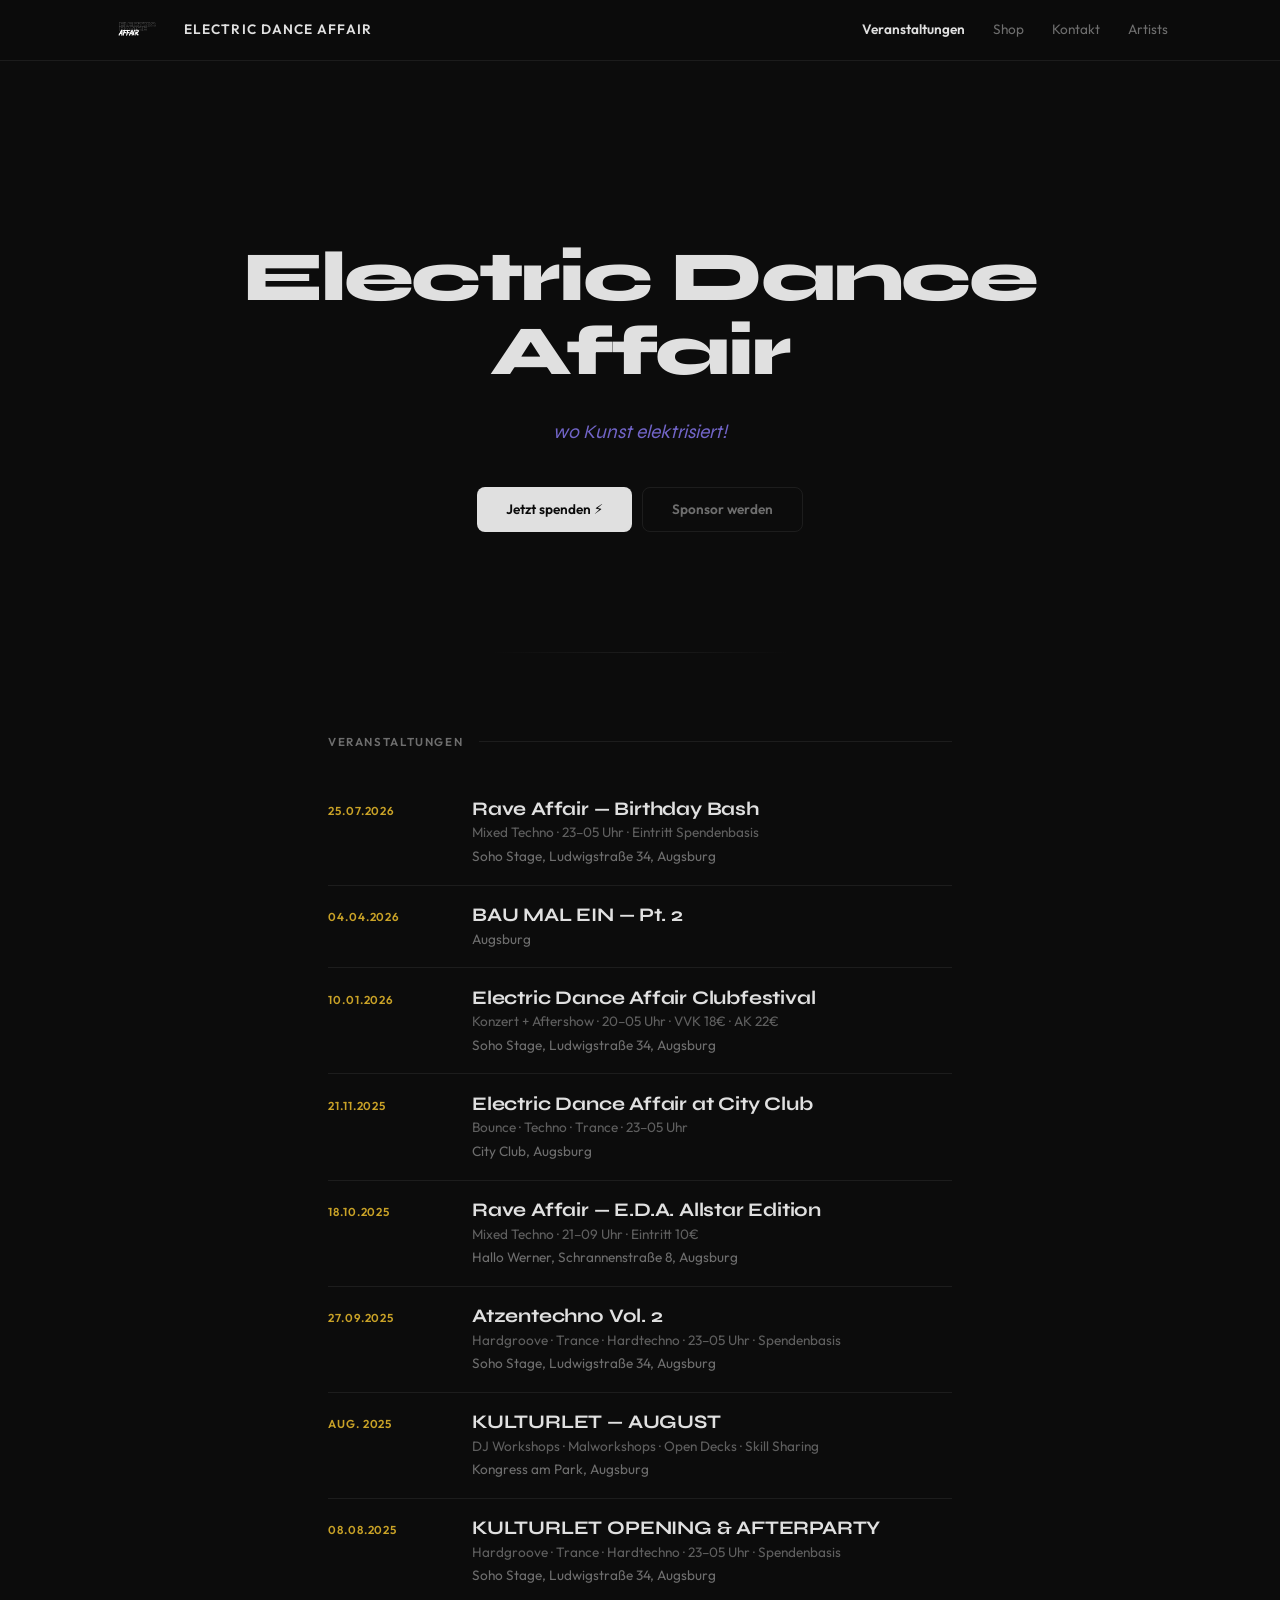
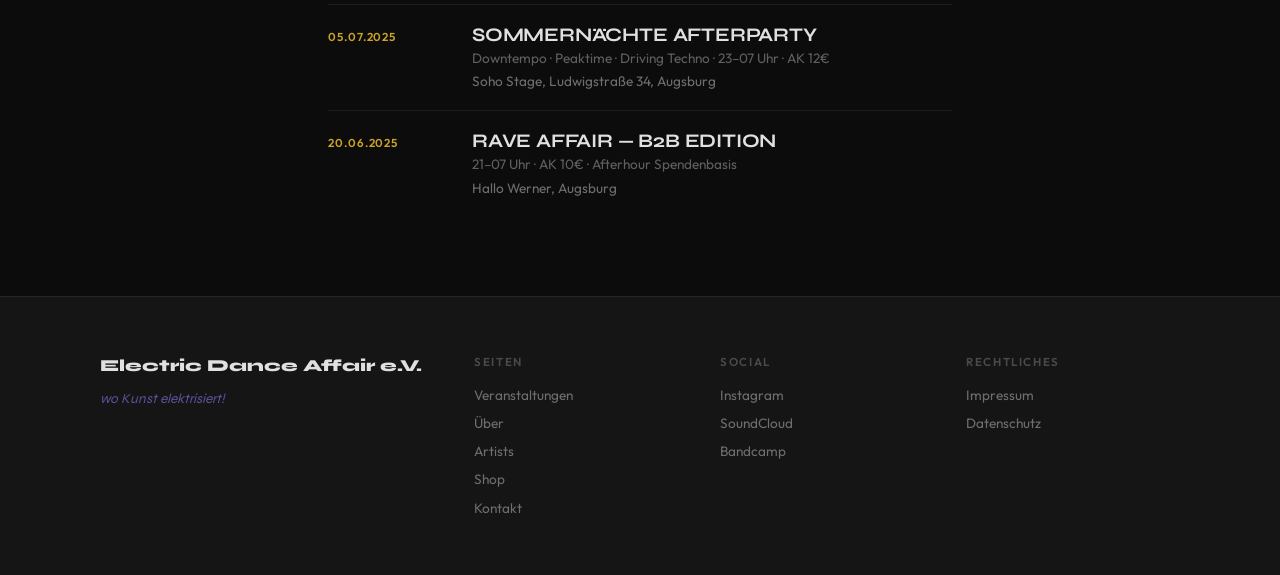
==== eda-website/index.html @ 90315273 "Add EDA website with event details, sponsoring modal, and updated styling - All events updated with " ====
<!DOCTYPE html>
<html lang="de">
<head>
  <meta charset="UTF-8">
  <meta name="viewport" content="width=device-width, initial-scale=1.0">
  <title>Electric Dance Affair e.V. — wo Kunst elektrisiert!</title>
  <meta name="description" content="Electric Dance Affair e.V. — eine pulsierende Community, die Kunst, Musik und Performance auf einzigartige Weise verbindet. Augsburg.">
  <link rel="stylesheet" href="css/style.css">
</head>
<body>
  <div class="site-wrapper">

    <header class="site-header">
      <div class="inner">
        <a href="index.html" class="site-brand">
          <img src="images/logo.png" alt="Electric Dance Affair Logo">
          <span>Electric Dance Affair</span>
        </a>
        <button class="nav-toggle" aria-label="Menü" onclick="document.querySelector('.site-nav').classList.toggle('open')">&#9776;</button>
        <nav>
          <ul class="site-nav">
            <li><a href="index.html" class="active">Veranstaltungen</a></li>
            <li><a href="https://electricdanceaffair.bandcamp.com/" target="_blank" rel="noopener">Shop</a></li>
            <li><a href="kontakt.html">Kontakt</a></li>
            <li><a href="artists.html">Artists</a></li>
          </ul>
        </nav>
      </div>
    </header>

    <main class="page-content">
      <div class="hero">
        <h1>Electric Dance<br>Affair</h1>
        <div class="tagline">wo Kunst elektrisiert!</div>
        <div class="hero-actions">
          <a href="https://www.paypal.com/donate/?hosted_button_id=YOUR_ID" class="btn btn-primary" target="_blank" rel="noopener">Jetzt spenden &#9889;</a>
          <button class="btn btn-outline" onclick="document.getElementById('sponsoring-modal').classList.add('open')">Sponsor werden</button>
        </div>
      </div>

      <div class="divider"></div>

      <section class="section">
        <div class="wrap wrap--narrow">
          <div class="section__eyebrow">
            <span class="label">Veranstaltungen</span>
          </div>

          <div class="events-list">

            <article class="event-item">
              <div class="event-date">25.07.2026</div>
              <div class="event-body">
                <div class="event-name">Rave Affair — Birthday Bash</div>
                <div class="event-meta">Mixed Techno · 23–05 Uhr · Eintritt Spendenbasis</div>
                <div class="event-location">Soho Stage, Ludwigstraße 34, Augsburg</div>
              </div>
            </article>

            <article class="event-item">
              <div class="event-date">04.04.2026</div>
              <div class="event-body">
                <div class="event-name"><a href="https://www.instagram.com/p/DWGeeRniBM9/" target="_blank" rel="noopener">BAU MAL EIN — Pt. 2</a></div>
                <div class="event-location">Augsburg</div>
              </div>
            </article>

            <article class="event-item">
              <div class="event-date">10.01.2026</div>
              <div class="event-body">
                <div class="event-name"><a href="https://www.instagram.com/p/DSSNsBjCFv4/" target="_blank" rel="noopener">Electric Dance Affair Clubfestival</a></div>
                <div class="event-meta">Konzert + Aftershow · 20–05 Uhr · VVK 18€ · AK 22€</div>
                <div class="event-location">Soho Stage, Ludwigstraße 34, Augsburg</div>
              </div>
            </article>

            <article class="event-item">
              <div class="event-date">21.11.2025</div>
              <div class="event-body">
                <div class="event-name"><a href="https://www.instagram.com/p/DQ4oixwiBpZ/" target="_blank" rel="noopener">Electric Dance Affair at City Club</a></div>
                <div class="event-meta">Bounce · Techno · Trance · 23–05 Uhr</div>
                <div class="event-location">City Club, Augsburg</div>
              </div>
            </article>

            <article class="event-item">
              <div class="event-date">18.10.2025</div>
              <div class="event-body">
                <div class="event-name"><a href="https://www.instagram.com/p/DPgkqbRiMYO/" target="_blank" rel="noopener">Rave Affair — E.D.A. Allstar Edition</a></div>
                <div class="event-meta">Mixed Techno · 21–09 Uhr · Eintritt 10€</div>
                <div class="event-location">Hallo Werner, Schrannenstraße 8, Augsburg</div>
              </div>
            </article>

            <article class="event-item">
              <div class="event-date">27.09.2025</div>
              <div class="event-body">
                <div class="event-name"><a href="https://www.instagram.com/reel/DOY_ftXiGgX/" target="_blank" rel="noopener">Atzentechno Vol. 2</a></div>
                <div class="event-meta">Hardgroove · Trance · Hardtechno · 23–05 Uhr · Spendenbasis</div>
                <div class="event-location">Soho Stage, Ludwigstraße 34, Augsburg</div>
              </div>
            </article>

            <article class="event-item">
              <div class="event-date">Aug. 2025</div>
              <div class="event-body">
                <div class="event-name"><a href="https://www.instagram.com/p/DM8IrKSI2Xn/" target="_blank" rel="noopener">KULTURLET — AUGUST</a></div>
                <div class="event-meta">DJ Workshops · Malworkshops · Open Decks · Skill Sharing</div>
                <div class="event-location">Kongress am Park, Augsburg</div>
              </div>
            </article>

            <article class="event-item">
              <div class="event-date">08.08.2025</div>
              <div class="event-body">
                <div class="event-name"><a href="https://www.instagram.com/p/DMYgqMNona3/" target="_blank" rel="noopener">KULTURLET OPENING &amp; AFTERPARTY</a></div>
                <div class="event-meta">Hardgroove · Trance · Hardtechno · 23–05 Uhr · Spendenbasis</div>
                <div class="event-location">Soho Stage, Ludwigstraße 34, Augsburg</div>
              </div>
            </article>

            <article class="event-item">
              <div class="event-date">05.07.2025</div>
              <div class="event-body">
                <div class="event-name"><a href="https://www.instagram.com/p/DLSpdJgogaD/" target="_blank" rel="noopener">SOMMERNÄCHTE AFTERPARTY</a></div>
                <div class="event-meta">Downtempo · Peaktime · Driving Techno · 23–07 Uhr · AK 12€</div>
                <div class="event-location">Soho Stage, Ludwigstraße 34, Augsburg</div>
              </div>
            </article>

            <article class="event-item">
              <div class="event-date">20.06.2025</div>
              <div class="event-body">
                <div class="event-name"><a href="https://www.instagram.com/p/DKu3ecvI4qL/" target="_blank" rel="noopener">RAVE AFFAIR — B2B EDITION</a></div>
                <div class="event-meta">21–07 Uhr · AK 10€ · Afterhour Spendenbasis</div>
                <div class="event-location">Hallo Werner, Augsburg</div>
              </div>
            </article>

          </div>
        </div>
      </section>
    </main>

    <footer class="site-footer">
      <div class="inner">
        <div class="footer-col">
          <div class="footer-brand">Electric Dance Affair e.V.</div>
          <div class="footer-tagline">wo Kunst elektrisiert!</div>
        </div>
        <div class="footer-col">
          <div class="footer-col-title">Seiten</div>
          <a href="index.html">Veranstaltungen</a>
          <a href="ueber.html">Über</a>
          <a href="artists.html">Artists</a>
          <a href="https://electricdanceaffair.bandcamp.com/" target="_blank" rel="noopener">Shop</a>
          <a href="kontakt.html">Kontakt</a>
        </div>
        <div class="footer-col">
          <div class="footer-col-title">Social</div>
          <a href="https://www.instagram.com/electric.dance.affair/" target="_blank" rel="noopener">Instagram</a>
          <a href="https://soundcloud.com/electricdanceaffair" target="_blank" rel="noopener">SoundCloud</a>
          <a href="https://electricdanceaffair.bandcamp.com/" target="_blank" rel="noopener">Bandcamp</a>
        </div>
        <div class="footer-col">
          <div class="footer-col-title">Rechtliches</div>
          <a href="impressum.html">Impressum</a>
          <a href="datenschutz.html">Datenschutz</a>
        </div>
      </div>
    </footer>

  </div>

  <div class="modal-overlay" id="sponsoring-modal" onclick="if(event.target===this)this.classList.remove('open')">
    <div class="modal">
      <button class="modal-close" onclick="document.getElementById('sponsoring-modal').classList.remove('open')">&times;</button>
      <h3>Sponsoring</h3>
      <div class="modal-pdf">
        <embed src="sponsoring-sheet.pdf" type="application/pdf">
      </div>
      <a href="sponsoring-sheet.pdf" download class="btn btn-primary" style="align-self:start;margin-top:1rem;">PDF herunterladen</a>
    </div>
  </div>

</body>
</html>
---- eda-website/css/style.css ----
@import url('https://fonts.googleapis.com/css2?family=Outfit:wght@300;400;600&family=Syne:wght@400;700;800&display=swap');

:root {
  --ground: #0C0C0C;
  --surface: #151515;
  --surface-raised: #1C1C1C;
  --text: #E0E0E0;
  --text-muted: #6E6E6E;
  --text-dim: #4A4A4A;
  --accent: #8B7BF7;
  --accent-hover: #A89BFF;
  --accent-glow: rgba(139, 123, 247, 0.10);
  --gold: #C9A227;
  --border: rgba(255, 255, 255, 0.07);
  --border-hover: rgba(255, 255, 255, 0.14);

  --font-display: 'Syne', system-ui, sans-serif;
  --font-body: 'Outfit', system-ui, -apple-system, sans-serif;

  --content: 720px;
  --wide: 1080px;
  --gutter: clamp(20px, 5vw, 48px);

  --text-xs: 0.72rem;
  --text-sm: 0.85rem;
  --text-base: 1.05rem;
  --text-lg: 1.2rem;
  --text-xl: clamp(1.4rem, 1.2rem + 1vw, 1.8rem);
  --text-2xl: clamp(1.8rem, 1.4rem + 2vw, 2.8rem);
  --text-hero: clamp(2.6rem, 2rem + 3vw, 4.5rem);
}

*, *::before, *::after {
  margin: 0; padding: 0; box-sizing: border-box;
}

html { scroll-behavior: smooth; }

body {
  background: var(--ground);
  color: var(--text);
  font-family: var(--font-body);
  font-weight: 400;
  font-size: var(--text-base);
  line-height: 1.55;
  -webkit-font-smoothing: antialiased;
  -moz-osx-font-smoothing: grayscale;
}

h1, h2, h3, h4, h5, h6 {
  font-family: var(--font-display);
  color: var(--text);
  line-height: 1.05;
  text-wrap: balance;
  letter-spacing: -0.02em;
}

h1 { font-size: var(--text-hero); font-weight: 800; }
h2 { font-size: var(--text-2xl); font-weight: 800; margin-bottom: 1.5rem; }
h3 { font-size: var(--text-xl); font-weight: 700; }

a { color: inherit; text-decoration: none; }

img { max-width: 100%; height: auto; display: block; }

.label {
  font-size: var(--text-xs);
  font-weight: 600;
  letter-spacing: 0.14em;
  text-transform: uppercase;
  color: var(--text-muted);
}

/* ═══ LAYOUT ═══ */

.site-wrapper {
  min-height: 100vh;
  display: flex;
  flex-direction: column;
}

.wrap {
  max-width: var(--wide);
  margin: 0 auto;
  padding: 0 var(--gutter);
}

.wrap--narrow {
  max-width: var(--content);
}

.page-content { flex: 1; }

.section {
  padding: clamp(48px, 8vw, 80px) 0;
}

.section__eyebrow {
  margin-bottom: 1.8rem;
  display: flex;
  align-items: center;
  gap: 1rem;
}

.section__eyebrow::after {
  content: '';
  flex: 1;
  height: 1px;
  background: var(--border);
}

.divider {
  width: min(60%, 300px);
  height: 1px;
  background: linear-gradient(90deg, transparent, var(--border), transparent);
  margin: 0 auto;
}

/* ═══ HEADER ═══ */

.site-header {
  position: sticky;
  top: 0;
  z-index: 1000;
  background: rgba(12, 12, 12, 0.88);
  backdrop-filter: blur(14px);
  -webkit-backdrop-filter: blur(14px);
  border-bottom: 1px solid var(--border);
  padding: 0 var(--gutter);
}

.site-header .inner {
  max-width: var(--wide);
  margin: 0 auto;
  display: flex;
  align-items: center;
  justify-content: space-between;
  height: 60px;
}

.site-brand {
  display: flex;
  align-items: center;
  gap: 0.75rem;
  text-decoration: none;
  color: var(--text);
  flex-shrink: 0;
}

.site-brand img {
  height: 72px;
  width: auto;
}

.site-brand span {
  font-family: var(--font-body);
  font-weight: 600;
  font-size: var(--text-sm);
  letter-spacing: 0.08em;
  text-transform: uppercase;
  color: var(--text);
}

.site-nav {
  display: flex;
  gap: 0.25rem;
  list-style: none;
}

.site-nav a {
  display: block;
  font-size: var(--text-sm);
  font-weight: 400;
  color: var(--text-muted);
  text-decoration: none;
  padding: 0.45rem 0.75rem;
  border-radius: 6px;
  transition: color 0.15s, background 0.15s;
}

.site-nav a:hover {
  color: var(--text);
  background: rgba(255, 255, 255, 0.04);
}

.site-nav a.active {
  color: var(--text);
  font-weight: 600;
}

.nav-toggle {
  display: none;
  background: none;
  border: 1px solid var(--border);
  color: var(--text);
  width: 38px; height: 38px;
  border-radius: 6px;
  cursor: pointer;
  font-size: 1.1rem;
  transition: background 0.15s;
}

.nav-toggle:hover {
  background: rgba(255, 255, 255, 0.04);
}

/* ═══ HERO ═══ */

.hero {
  padding: clamp(80px, 15vw, 180px) var(--gutter) clamp(60px, 10vw, 120px);
  text-align: center;
}

.hero h1 { margin-bottom: 0.4em; letter-spacing: -0.03em; }

.hero .tagline {
  font-family: var(--font-display);
  font-weight: 400;
  font-size: var(--text-lg);
  color: var(--accent);
  font-style: italic;
  opacity: 0.8;
}

.hero-actions {
  margin-top: 2.5rem;
  display: flex;
  gap: 0.65rem;
  justify-content: center;
  flex-wrap: wrap;
}

/* ═══ BUTTONS ═══ */

.btn {
  display: inline-flex;
  align-items: center;
  justify-content: center;
  gap: 0.4rem;
  font-family: var(--font-body);
  font-weight: 600;
  font-size: var(--text-sm);
  padding: 0.75rem 1.8rem;
  border-radius: 8px;
  border: none;
  cursor: pointer;
  transition: all 0.2s;
  text-decoration: none;
}

.btn-primary {
  background: var(--text);
  color: var(--ground);
}

.btn-primary:hover {
  background: #fff;
  box-shadow: 0 0 24px rgba(255, 255, 255, 0.08);
  transform: translateY(-1px);
}

.btn-outline {
  background: transparent;
  color: var(--text-muted);
  border: 1px solid var(--border);
}

.btn-outline:hover {
  border-color: var(--border-hover);
  color: var(--text);
  transform: translateY(-1px);
}

/* ═══ EVENTS ═══ */

.events-list { display: flex; flex-direction: column; }

.event-item {
  display: grid;
  grid-template-columns: 7.5rem 1fr;
  gap: 0 1.5rem;
  padding: 1.1rem 0;
  border-bottom: 1px solid var(--border);
  align-items: baseline;
  transition: background 0.15s;
}

.event-item:last-child { border-bottom: none; }

.event-item:hover {
  background: linear-gradient(90deg, var(--accent-glow), transparent 60%);
  margin: 0 -0.75rem;
  padding-left: 0.75rem;
  padding-right: 0.75rem;
  border-radius: 4px;
}

.event-date {
  font-size: var(--text-xs);
  font-weight: 600;
  letter-spacing: 0.08em;
  text-transform: uppercase;
  color: var(--gold);
  padding-top: 0.15rem;
  white-space: nowrap;
}

.event-body { display: flex; flex-direction: column; gap: 0.15rem; }

.event-name {
  font-family: var(--font-display);
  font-weight: 700;
  font-size: var(--text-lg);
  color: var(--text);
  line-height: 1.2;
  letter-spacing: -0.01em;
}

.event-name a {
  color: inherit;
  text-decoration: none;
  transition: color 0.2s;
}

.event-name a:hover {
  color: var(--accent);
}

.event-meta {
  font-size: var(--text-sm);
  color: var(--text-muted);
  opacity: 0.85;
}

.event-location {
  font-size: var(--text-sm);
  color: var(--text-muted);
}

.event-embed {
  margin-top: 1rem;
  grid-column: 1 / -1;
  max-width: 540px;
}

.event-embed iframe {
  width: 100%;
  border: none;
  border-radius: 8px;
}

/* ═══ ABOUT / TEXT CONTENT ═══ */

.page-content p {
  font-size: var(--text-base);
  color: var(--text-muted);
  line-height: 1.7;
  max-width: var(--content);
}

.page-content p + p { margin-top: 1rem; }

.page-content p a {
  color: var(--accent);
  border-bottom: 1px solid rgba(139, 123, 247, 0.3);
  transition: border-color 0.15s;
}

.page-content p a:hover { border-color: var(--accent); }

.about-grid {
  display: grid;
  grid-template-columns: 1fr 1fr;
  gap: 3rem;
  align-items: start;
}

/* ═══ SOCIAL LINKS ═══ */

.social-row {
  display: flex;
  gap: 0.4rem;
  flex-wrap: wrap;
  margin-top: 1.5rem;
}

.social-pill {
  font-size: var(--text-xs);
  font-weight: 600;
  letter-spacing: 0.06em;
  text-transform: uppercase;
  padding: 0.55rem 1.1rem;
  border: 1px solid var(--border);
  border-radius: 100px;
  color: var(--text-muted);
  text-decoration: none;
  transition: all 0.15s;
}

.social-pill:hover {
  border-color: var(--accent);
  color: var(--accent);
  background: var(--accent-glow);
}

/* ═══ CONTACT FORM ═══ */

.contact-form {
  display: flex;
  flex-direction: column;
  gap: 1.1rem;
  max-width: 480px;
}

.form-field label {
  display: block;
  font-size: var(--text-sm);
  font-weight: 600;
  color: var(--text-muted);
  margin-bottom: 0.35rem;
}

.form-field .req {
  font-weight: 400;
  color: var(--text-dim);
}

.form-field input,
.form-field textarea {
  width: 100%;
  background: var(--surface);
  border: 1px solid var(--border);
  padding: 0.75rem 1rem;
  color: var(--text);
  font-family: var(--font-body);
  font-size: var(--text-base);
  font-weight: 400;
  border-radius: 8px;
  outline: none;
  transition: border-color 0.2s, box-shadow 0.2s;
}

.form-field input:focus,
.form-field textarea:focus {
  border-color: var(--accent);
  box-shadow: 0 0 0 3px var(--accent-glow);
}

.form-field textarea {
  resize: vertical;
  min-height: 8rem;
}

.email-alt {
  margin-top: 1.5rem;
  font-size: var(--text-sm);
  color: var(--text-muted);
}

.email-alt a {
  color: var(--accent);
  border-bottom: 1px solid rgba(139, 123, 247, 0.3);
  transition: border-color 0.15s;
}

.email-alt a:hover { border-color: var(--accent); }

/* ═══ LEGAL ═══ */

.legal h3 {
  margin-top: 2.5rem;
  margin-bottom: 0.6rem;
  font-size: var(--text-lg);
}

.legal h3:first-of-type { margin-top: 0; }

.legal p {
  font-size: var(--text-sm);
  margin-bottom: 0.5rem;
  line-height: 1.75;
  color: var(--text-muted);
  max-width: var(--content);
}

.legal p a {
  color: var(--accent);
  border-bottom: 1px solid rgba(139, 123, 247, 0.3);
}

.legal ul {
  margin: 0.5rem 0 1rem 1.4rem;
  list-style-type: disc;
  max-width: var(--content);
}

.legal li {
  font-size: var(--text-sm);
  margin-bottom: 0.3rem;
  line-height: 1.65;
  color: var(--text-muted);
}

/* ═══ FOOTER ═══ */

.site-footer {
  border-top: 1px solid var(--border);
  padding: clamp(36px, 5vw, 56px) var(--gutter);
  margin-top: auto;
  background: var(--surface);
}

.site-footer .inner {
  max-width: var(--wide);
  margin: 0 auto;
  display: grid;
  grid-template-columns: 1.6fr 1fr 1fr 1fr;
  gap: 2rem;
}

.footer-col { display: flex; flex-direction: column; gap: 0.45rem; }

.footer-col-title {
  font-size: var(--text-xs);
  font-weight: 600;
  letter-spacing: 0.14em;
  text-transform: uppercase;
  color: var(--text-dim);
  margin-bottom: 0.4rem;
}

.footer-col a {
  font-size: var(--text-sm);
  color: var(--text-muted);
  text-decoration: none;
  transition: color 0.15s;
  width: fit-content;
}

.footer-col a:hover { color: var(--text); }

.footer-brand {
  font-family: var(--font-display);
  font-weight: 800;
  font-size: var(--text-base);
  color: var(--text);
  margin-bottom: 0.1rem;
}

.footer-tagline {
  font-family: var(--font-display);
  font-style: italic;
  font-size: var(--text-sm);
  color: var(--accent);
  opacity: 0.6;
}

/* ═══ MODAL ═══ */

.modal-overlay {
  display: none;
  position: fixed;
  inset: 0;
  z-index: 1000;
  background: rgba(0, 0, 0, 0.8);
  backdrop-filter: blur(4px);
  place-items: center;
}

.modal-overlay.open {
  display: grid;
}

.modal {
  background: var(--surface);
  border: 1px solid var(--border);
  border-radius: 12px;
  padding: 2rem;
  width: min(90vw, 800px);
  max-height: 90vh;
  display: flex;
  flex-direction: column;
}

.modal h3 {
  margin-bottom: 1rem;
}

.modal-close {
  position: absolute;
  top: 0.75rem;
  right: 1rem;
  background: none;
  border: none;
  color: var(--text-muted);
  font-size: 2rem;
  cursor: pointer;
  line-height: 1;
}

.modal-close:hover {
  color: var(--text);
}

.modal-pdf {
  flex: 1;
  min-height: 60vh;
  border-radius: 8px;
  overflow: hidden;
}

.modal-pdf embed {
  width: 100%;
  height: 100%;
  min-height: 60vh;
}

/* ═══ RESPONSIVE ═══ */

@media (max-width: 768px) {
  .nav-toggle { display: grid; place-items: center; }

  .site-header .inner { height: 56px; }

  .site-header nav {
    position: absolute;
    top: 100%;
    left: 0;
    right: 0;
  }

  .site-nav {
    display: none;
    background: rgba(12, 12, 12, 0.96);
    backdrop-filter: blur(16px);
    -webkit-backdrop-filter: blur(16px);
    border-bottom: 1px solid var(--border);
    flex-direction: column;
    padding: 0.5rem var(--gutter) 1rem;
    gap: 0;
  }

  .site-nav.open { display: flex; }

  .site-nav a {
    padding: 0.75rem 0.85rem;
    font-size: var(--text-base);
  }

  .site-header { position: sticky; }

  .site-brand span {
    font-size: var(--text-xs);
    letter-spacing: 0.06em;
  }

  .site-brand img { height: 52px; }

  .event-item {
    grid-template-columns: 1fr;
    gap: 0.2rem;
  }

  .event-item:hover {
    margin: 0;
    padding-left: 0;
    padding-right: 0;
  }

  .hero-actions {
    flex-direction: column;
    align-items: stretch;
    padding: 0 clamp(0px, 3vw, 32px);
  }

  .about-grid {
    grid-template-columns: 1fr;
    gap: 2rem;
  }

  .site-footer .inner {
    grid-template-columns: 1fr 1fr;
    gap: 1.5rem;
  }

  .footer-col:first-child { grid-column: 1 / -1; }
}

@media (max-width: 480px) {
  :root { --gutter: 16px; }

  .site-footer .inner {
    grid-template-columns: 1fr;
    gap: 1.5rem;
  }

  .footer-col:first-child { grid-column: 1; }

  .contact-form { max-width: 100%; }
}
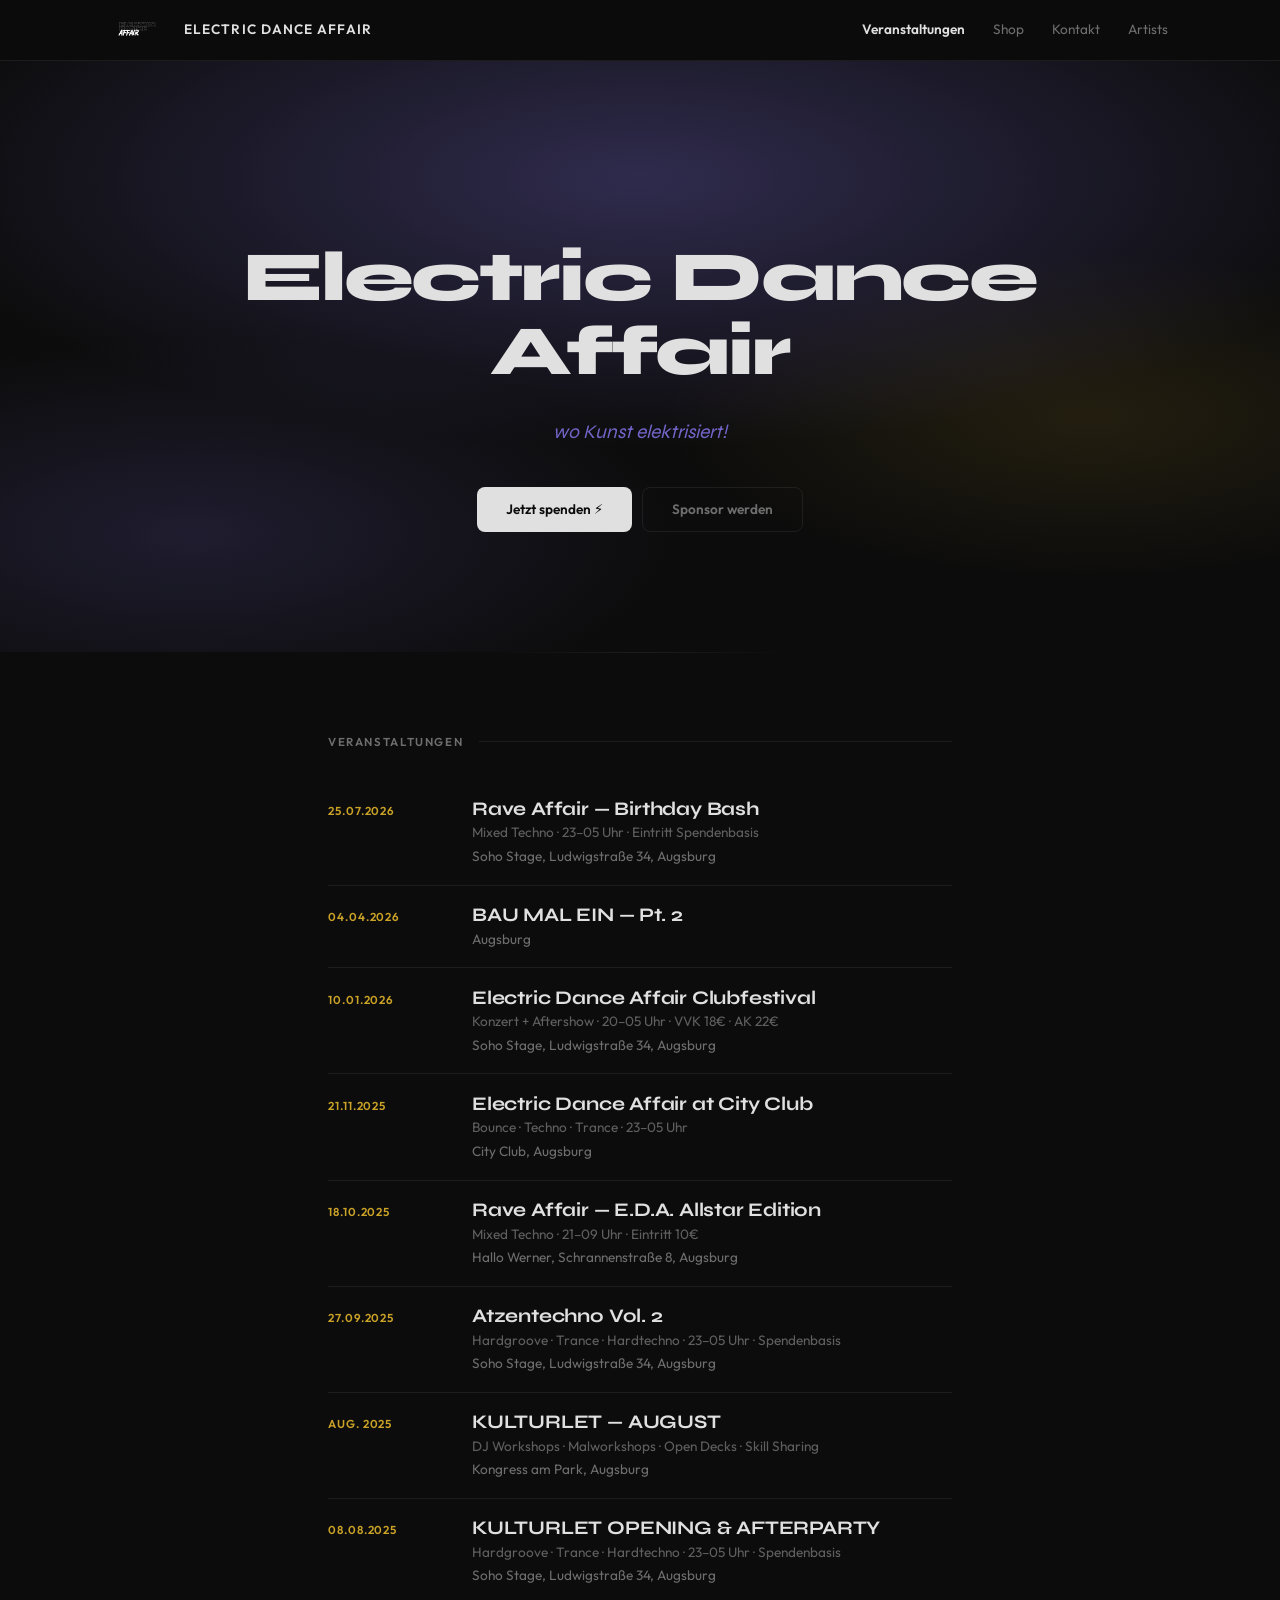
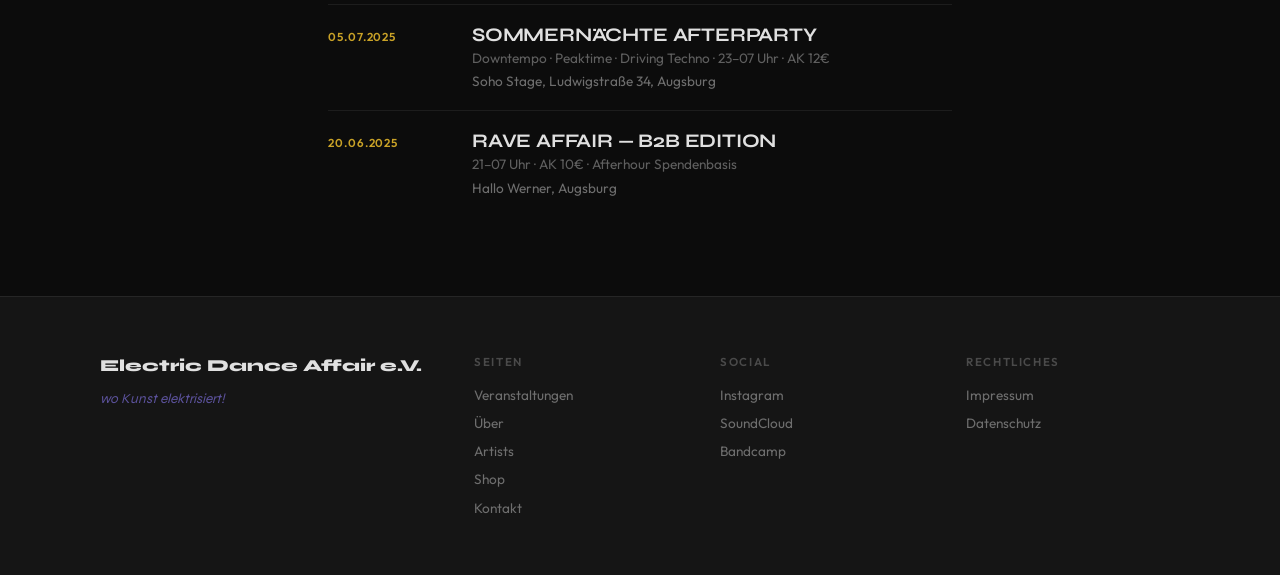
==== commit c890d3b6: "Update styling, datenschutz, and contact page - Self-host fonts (remove Google Fonts CDN for DSGVO c" ====
--- a/eda-website/index.html
+++ b/eda-website/index.html
@@ -33,7 +33,7 @@
         <h1>Electric Dance<br>Affair</h1>
         <div class="tagline">wo Kunst elektrisiert!</div>
         <div class="hero-actions">
-          <a href="https://www.paypal.com/donate/?hosted_button_id=YOUR_ID" class="btn btn-primary" target="_blank" rel="noopener">Jetzt spenden &#9889;</a>
+          <a href="https://www.paypal.com/donate/?hosted_button_id=UG9SYRRX23DXC" class="btn btn-primary" target="_blank" rel="noopener">Jetzt spenden &#9889;</a>
           <button class="btn btn-outline" onclick="document.getElementById('sponsoring-modal').classList.add('open')">Sponsor werden</button>
         </div>
       </div>
--- a/eda-website/css/style.css
+++ b/eda-website/css/style.css
@@ -1,4 +1,45 @@
-@import url('https://fonts.googleapis.com/css2?family=Outfit:wght@300;400;600&family=Syne:wght@400;700;800&display=swap');
+@font-face {
+  font-family: 'Outfit';
+  font-style: normal;
+  font-weight: 300;
+  font-display: swap;
+  src: url('../fonts/outfit-300.ttf') format('truetype');
+}
+@font-face {
+  font-family: 'Outfit';
+  font-style: normal;
+  font-weight: 400;
+  font-display: swap;
+  src: url('../fonts/outfit-400.ttf') format('truetype');
+}
+@font-face {
+  font-family: 'Outfit';
+  font-style: normal;
+  font-weight: 600;
+  font-display: swap;
+  src: url('../fonts/outfit-600.ttf') format('truetype');
+}
+@font-face {
+  font-family: 'Syne';
+  font-style: normal;
+  font-weight: 400;
+  font-display: swap;
+  src: url('../fonts/syne-400.ttf') format('truetype');
+}
+@font-face {
+  font-family: 'Syne';
+  font-style: normal;
+  font-weight: 700;
+  font-display: swap;
+  src: url('../fonts/syne-700.ttf') format('truetype');
+}
+@font-face {
+  font-family: 'Syne';
+  font-style: normal;
+  font-weight: 800;
+  font-display: swap;
+  src: url('../fonts/syne-800.ttf') format('truetype');
+}
 
 :root {
   --ground: #0C0C0C;
@@ -209,6 +250,11 @@
 .hero {
   padding: clamp(80px, 15vw, 180px) var(--gutter) clamp(60px, 10vw, 120px);
   text-align: center;
+  position: relative;
+  background:
+    radial-gradient(ellipse 90% 70% at 50% 20%, rgba(139, 123, 247, 0.28), transparent 65%),
+    radial-gradient(ellipse 70% 60% at 15% 80%, rgba(139, 123, 247, 0.15), transparent 55%),
+    radial-gradient(ellipse 60% 50% at 85% 60%, rgba(201, 162, 39, 0.12), transparent 55%);
 }
 
 .hero h1 { margin-bottom: 0.4em; letter-spacing: -0.03em; }
